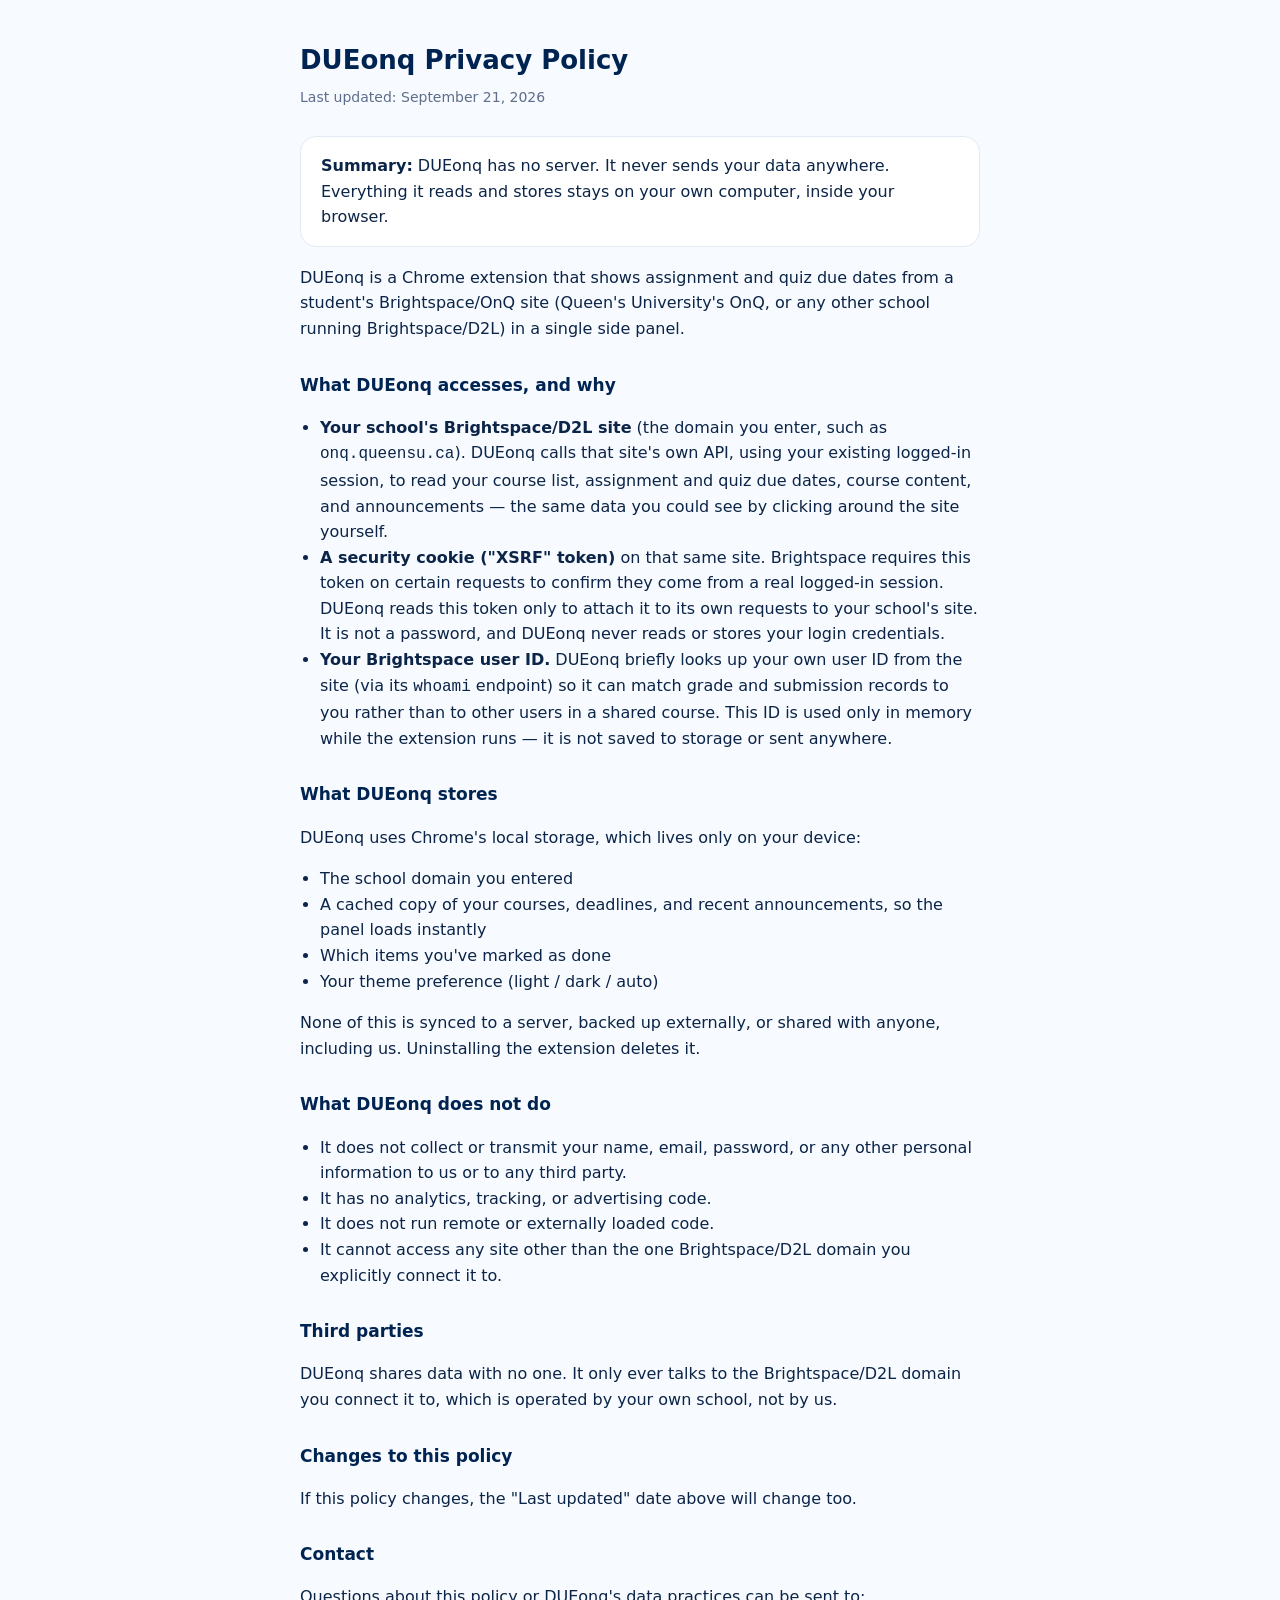
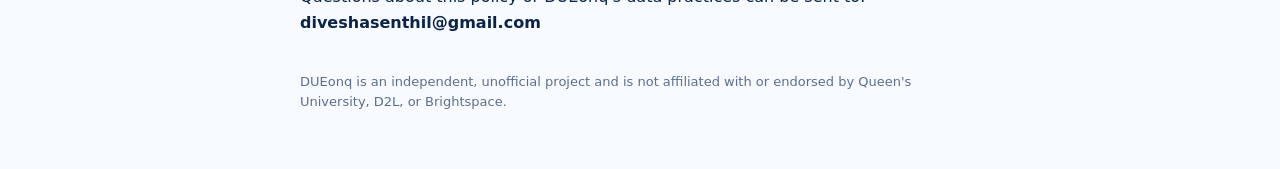
==== index.html @ 53953917 "Rename privacy-policy.html to index.html" ====
<!doctype html>
<html lang="en" data-theme="light">
<head>
<meta charset="utf-8">
<meta name="viewport" content="width=device-width, initial-scale=1, viewport-fit=cover">
<title>DUEonq — Privacy Policy</title>
<style>
:root{--bg:#F7FAFF;--ink:#0B2447;--muted:#5E6E8A;--card:#fff;--accent:#002452;--border:#E3EAF5}
@media (prefers-color-scheme: dark){:root:not([data-theme="light"]){--bg:#0B1322;--ink:#EAF0FF;--muted:#9BA9C6;--card:#151B2D;--accent:#EABE30;--border:#26324F}}
:root[data-theme="dark"]{--bg:#0B1322;--ink:#EAF0FF;--muted:#9BA9C6;--card:#151B2D;--accent:#EABE30;--border:#26324F}
*{box-sizing:border-box}
html,body{margin:0;padding:0;background:var(--bg);color:var(--ink)}
body{font:16px/1.6 system-ui,-apple-system,"Segoe UI",sans-serif;padding:env(safe-area-inset-top,0) 16px env(safe-area-inset-bottom,0)}
main{max-width:680px;margin:0 auto;padding:40px 0 60px}
h1{font-size:26px;margin:0 0 4px;color:var(--accent)}
.updated{color:var(--muted);font-size:14px;margin-bottom:28px}
h2{font-size:17px;margin:30px 0 8px;color:var(--accent)}
p,li{color:var(--ink)}
ul{padding-left:20px}
.card{background:var(--card);border:1px solid var(--border);border-radius:16px;padding:16px 20px;margin:18px 0}
.card p{margin:0}
a{color:var(--accent)}
footer{margin-top:36px;font-size:13px;color:var(--muted)}
</style>
</head>
<body>
<main>
  <h1>DUEonq Privacy Policy</h1>
  <div class="updated">Last updated: September 21, 2026</div>

  <div class="card">
    <p><strong>Summary:</strong> DUEonq has no server. It never sends your data anywhere. Everything it reads and stores stays on your own computer, inside your browser.</p>
  </div>

  <p>DUEonq is a Chrome extension that shows assignment and quiz due dates from a student's Brightspace/OnQ site (Queen's University's OnQ, or any other school running Brightspace/D2L) in a single side panel.</p>

  <h2>What DUEonq accesses, and why</h2>
  <ul>
    <li><strong>Your school's Brightspace/D2L site</strong> (the domain you enter, such as <code>onq.queensu.ca</code>). DUEonq calls that site's own API, using your existing logged-in session, to read your course list, assignment and quiz due dates, course content, and announcements — the same data you could see by clicking around the site yourself.</li>
    <li><strong>A security cookie ("XSRF" token)</strong> on that same site. Brightspace requires this token on certain requests to confirm they come from a real logged-in session. DUEonq reads this token only to attach it to its own requests to your school's site. It is not a password, and DUEonq never reads or stores your login credentials.</li>
    <li><strong>Your Brightspace user ID.</strong> DUEonq briefly looks up your own user ID from the site (via its <code>whoami</code> endpoint) so it can match grade and submission records to you rather than to other users in a shared course. This ID is used only in memory while the extension runs — it is not saved to storage or sent anywhere.</li>
  </ul>

  <h2>What DUEonq stores</h2>
  <p>DUEonq uses Chrome's local storage, which lives only on your device:</p>
  <ul>
    <li>The school domain you entered</li>
    <li>A cached copy of your courses, deadlines, and recent announcements, so the panel loads instantly</li>
    <li>Which items you've marked as done</li>
    <li>Your theme preference (light / dark / auto)</li>
  </ul>
  <p>None of this is synced to a server, backed up externally, or shared with anyone, including us. Uninstalling the extension deletes it.</p>

  <h2>What DUEonq does not do</h2>
  <ul>
    <li>It does not collect or transmit your name, email, password, or any other personal information to us or to any third party.</li>
    <li>It has no analytics, tracking, or advertising code.</li>
    <li>It does not run remote or externally loaded code.</li>
    <li>It cannot access any site other than the one Brightspace/D2L domain you explicitly connect it to.</li>
  </ul>

  <h2>Third parties</h2>
  <p>DUEonq shares data with no one. It only ever talks to the Brightspace/D2L domain you connect it to, which is operated by your own school, not by us.</p>

  <h2>Changes to this policy</h2>
  <p>If this policy changes, the "Last updated" date above will change too.</p>

  <h2>Contact</h2>
  <p>Questions about this policy or DUEonq's data practices can be sent to: <strong>diveshasenthil@gmail.com</strong></p>

  <footer>DUEonq is an independent, unofficial project and is not affiliated with or endorsed by Queen's University, D2L, or Brightspace.</footer>
</main>
</body>
</html>
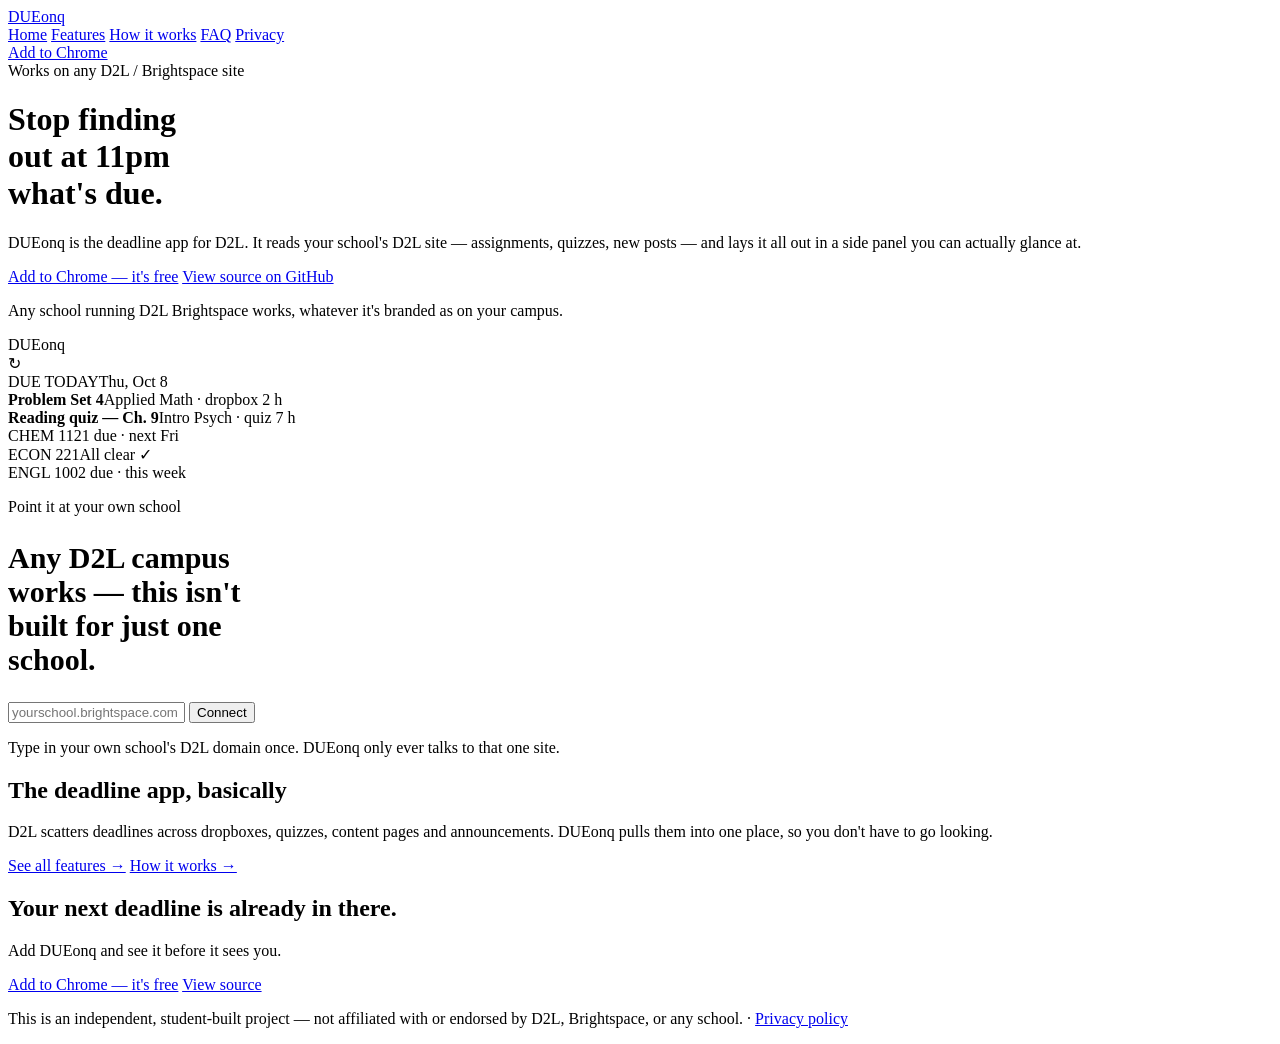
==== commit 7dc3d46f: "Update index.html" ====
--- a/index.html
+++ b/index.html
@@ -1,74 +1,106 @@
 <!doctype html>
-<html lang="en" data-theme="light">
+<html lang="en">
 <head>
 <meta charset="utf-8">
-<meta name="viewport" content="width=device-width, initial-scale=1, viewport-fit=cover">
-<title>DUEonq — Privacy Policy</title>
-<style>
-:root{--bg:#F7FAFF;--ink:#0B2447;--muted:#5E6E8A;--card:#fff;--accent:#002452;--border:#E3EAF5}
-@media (prefers-color-scheme: dark){:root:not([data-theme="light"]){--bg:#0B1322;--ink:#EAF0FF;--muted:#9BA9C6;--card:#151B2D;--accent:#EABE30;--border:#26324F}}
-:root[data-theme="dark"]{--bg:#0B1322;--ink:#EAF0FF;--muted:#9BA9C6;--card:#151B2D;--accent:#EABE30;--border:#26324F}
-*{box-sizing:border-box}
-html,body{margin:0;padding:0;background:var(--bg);color:var(--ink)}
-body{font:16px/1.6 system-ui,-apple-system,"Segoe UI",sans-serif;padding:env(safe-area-inset-top,0) 16px env(safe-area-inset-bottom,0)}
-main{max-width:680px;margin:0 auto;padding:40px 0 60px}
-h1{font-size:26px;margin:0 0 4px;color:var(--accent)}
-.updated{color:var(--muted);font-size:14px;margin-bottom:28px}
-h2{font-size:17px;margin:30px 0 8px;color:var(--accent)}
-p,li{color:var(--ink)}
-ul{padding-left:20px}
-.card{background:var(--card);border:1px solid var(--border);border-radius:16px;padding:16px 20px;margin:18px 0}
-.card p{margin:0}
-a{color:var(--accent)}
-footer{margin-top:36px;font-size:13px;color:var(--muted)}
-</style>
+<meta name="viewport" content="width=device-width, initial-scale=1">
+<title>DUEonq — Your D2L deadlines, sorted</title>
+<meta name="description" content="DUEonq pulls every assignment, quiz and announcement from your school's D2L / Brightspace site into one Chrome side panel. Works on any D2L campus.">
+<link rel="preconnect" href="https://fonts.googleapis.com">
+<link rel="preconnect" href="https://fonts.gstatic.com" crossorigin>
+<link href="https://fonts.googleapis.com/css2?family=Fraunces:opsz,wght@9..144,400;9..144,560;9..144,650&family=IBM+Plex+Sans:wght@400;500;600&family=IBM+Plex+Mono:wght@500;600&display=swap" rel="stylesheet">
+<link rel="stylesheet" href="styles.css">
 </head>
 <body>
-<main>
-  <h1>DUEonq Privacy Policy</h1>
-  <div class="updated">Last updated: September 21, 2026</div>
 
-  <div class="card">
-    <p><strong>Summary:</strong> DUEonq has no server. It never sends your data anywhere. Everything it reads and stores stays on your own computer, inside your browser.</p>
+<nav class="top">
+  <div class="row">
+    <a class="brand" href="index.html"><span class="mark"></span>DUEonq</a>
+    <div class="links">
+      <a href="index.html" class="on">Home</a>
+      <a href="features.html">Features</a>
+      <a href="how-it-works.html">How it works</a>
+      <a href="faq.html">FAQ</a>
+      <a href="privacy.html">Privacy</a>
+    </div>
+    <a class="btn btn-dark" href="#">Add to Chrome</a>
   </div>
+</nav>
 
-  <p>DUEonq is a Chrome extension that shows assignment and quiz due dates from a student's Brightspace/OnQ site (Queen's University's OnQ, or any other school running Brightspace/D2L) in a single side panel.</p>
+<header class="hero">
+  <div class="wrap hero-grid">
+    <div>
+      <span class="eyebrow-pill"><span class="dot"></span>Works on any D2L / Brightspace site</span>
+      <h1 class="hero-h">Stop finding<br>out at 11pm<br>what's due.</h1>
+      <p class="lead">DUEonq is the deadline app for D2L. It reads your school's D2L site — assignments, quizzes, new posts — and lays it all out in a side panel you can actually glance at.</p>
+      <div class="hero-cta">
+        <a class="btn btn-dark" href="#">Add to Chrome — it's free</a>
+        <a class="btn btn-ghost" href="https://github.com/" target="_blank" rel="noopener">View source on GitHub</a>
+      </div>
+      <p class="hero-note">Any school running D2L Brightspace works, whatever it's branded as on your campus.</p>
+    </div>
+    <div class="mock-wrap">
+      <div class="mock-glow"></div>
+      <div class="mock">
+        <div class="mock-top">
+          <div class="mock-brand"><span class="m"></span>DUEonq</div>
+          <div class="mock-dot">↻</div>
+        </div>
+        <div class="mock-hero">
+          <div class="h"><span>DUE TODAY</span><span>Thu, Oct 8</span></div>
+          <div class="mock-item">
+            <span class="c"></span>
+            <span class="t"><b>Problem Set 4</b><span>Applied Math · dropbox</span></span>
+            <span class="w">2 h</span>
+          </div>
+          <div class="mock-item">
+            <span class="c"></span>
+            <span class="t"><b>Reading quiz — Ch. 9</b><span>Intro Psych · quiz</span></span>
+            <span class="w">7 h</span>
+          </div>
+        </div>
+        <div class="mock-course"><span class="code">CHEM 112</span><span class="n">1 due · next Fri</span></div>
+        <div class="mock-course"><span class="code">ECON 221</span><span class="n">All clear ✓</span></div>
+        <div class="mock-course"><span class="code">ENGL 100</span><span class="n">2 due · this week</span></div>
+      </div>
+    </div>
+  </div>
+</header>
 
-  <h2>What DUEonq accesses, and why</h2>
-  <ul>
-    <li><strong>Your school's Brightspace/D2L site</strong> (the domain you enter, such as <code>onq.queensu.ca</code>). DUEonq calls that site's own API, using your existing logged-in session, to read your course list, assignment and quiz due dates, course content, and announcements — the same data you could see by clicking around the site yourself.</li>
-    <li><strong>A security cookie ("XSRF" token)</strong> on that same site. Brightspace requires this token on certain requests to confirm they come from a real logged-in session. DUEonq reads this token only to attach it to its own requests to your school's site. It is not a password, and DUEonq never reads or stores your login credentials.</li>
-    <li><strong>Your Brightspace user ID.</strong> DUEonq briefly looks up your own user ID from the site (via its <code>whoami</code> endpoint) so it can match grade and submission records to you rather than to other users in a shared course. This ID is used only in memory while the extension runs — it is not saved to storage or sent anywhere.</li>
-  </ul>
+<section class="strip">
+  <div class="wrap">
+    <p class="k">Point it at your own school</p>
+    <h2 style="color:var(--paper); font-size:clamp(22px,2.6vw,30px); max-width:20ch;">Any D2L campus works — this isn't built for just one school.</h2>
+    <div class="try" style="margin-top:24px;">
+      <input type="text" class="mono" placeholder="yourschool.brightspace.com" aria-label="Your school's D2L domain">
+      <button type="button">Connect</button>
+    </div>
+    <p class="sub">Type in your own school's D2L domain once. DUEonq only ever talks to that one site.</p>
+  </div>
+</section>
 
-  <h2>What DUEonq stores</h2>
-  <p>DUEonq uses Chrome's local storage, which lives only on your device:</p>
-  <ul>
-    <li>The school domain you entered</li>
-    <li>A cached copy of your courses, deadlines, and recent announcements, so the panel loads instantly</li>
-    <li>Which items you've marked as done</li>
-    <li>Your theme preference (light / dark / auto)</li>
-  </ul>
-  <p>None of this is synced to a server, backed up externally, or shared with anyone, including us. Uninstalling the extension deletes it.</p>
+<section>
+  <div class="wrap feat-head">
+    <h2>The deadline app, basically</h2>
+    <p>D2L scatters deadlines across dropboxes, quizzes, content pages and announcements. DUEonq pulls them into one place, so you don't have to go looking.</p>
+    <div class="hero-cta" style="margin-top:8px;">
+      <a class="btn btn-ghost" href="features.html">See all features →</a>
+      <a class="btn btn-ghost" href="how-it-works.html">How it works →</a>
+    </div>
+  </div>
+</section>
 
-  <h2>What DUEonq does not do</h2>
-  <ul>
-    <li>It does not collect or transmit your name, email, password, or any other personal information to us or to any third party.</li>
-    <li>It has no analytics, tracking, or advertising code.</li>
-    <li>It does not run remote or externally loaded code.</li>
-    <li>It cannot access any site other than the one Brightspace/D2L domain you explicitly connect it to.</li>
-  </ul>
+<div class="cta-block">
+  <h2>Your next deadline is already in there.</h2>
+  <p>Add DUEonq and see it before it sees you.</p>
+  <div class="hero-cta">
+    <a class="btn btn-amber" href="#">Add to Chrome — it's free</a>
+    <a class="btn btn-outline" href="https://github.com/" target="_blank" rel="noopener">View source</a>
+  </div>
+</div>
 
-  <h2>Third parties</h2>
-  <p>DUEonq shares data with no one. It only ever talks to the Brightspace/D2L domain you connect it to, which is operated by your own school, not by us.</p>
+<footer class="site">
+  <p>This is an independent, student-built project — not affiliated with or endorsed by D2L, Brightspace, or any school. · <a href="privacy.html">Privacy policy</a></p>
+</footer>
 
-  <h2>Changes to this policy</h2>
-  <p>If this policy changes, the "Last updated" date above will change too.</p>
-
-  <h2>Contact</h2>
-  <p>Questions about this policy or DUEonq's data practices can be sent to: <strong>diveshasenthil@gmail.com</strong></p>
-
-  <footer>DUEonq is an independent, unofficial project and is not affiliated with or endorsed by Queen's University, D2L, or Brightspace.</footer>
-</main>
 </body>
 </html>
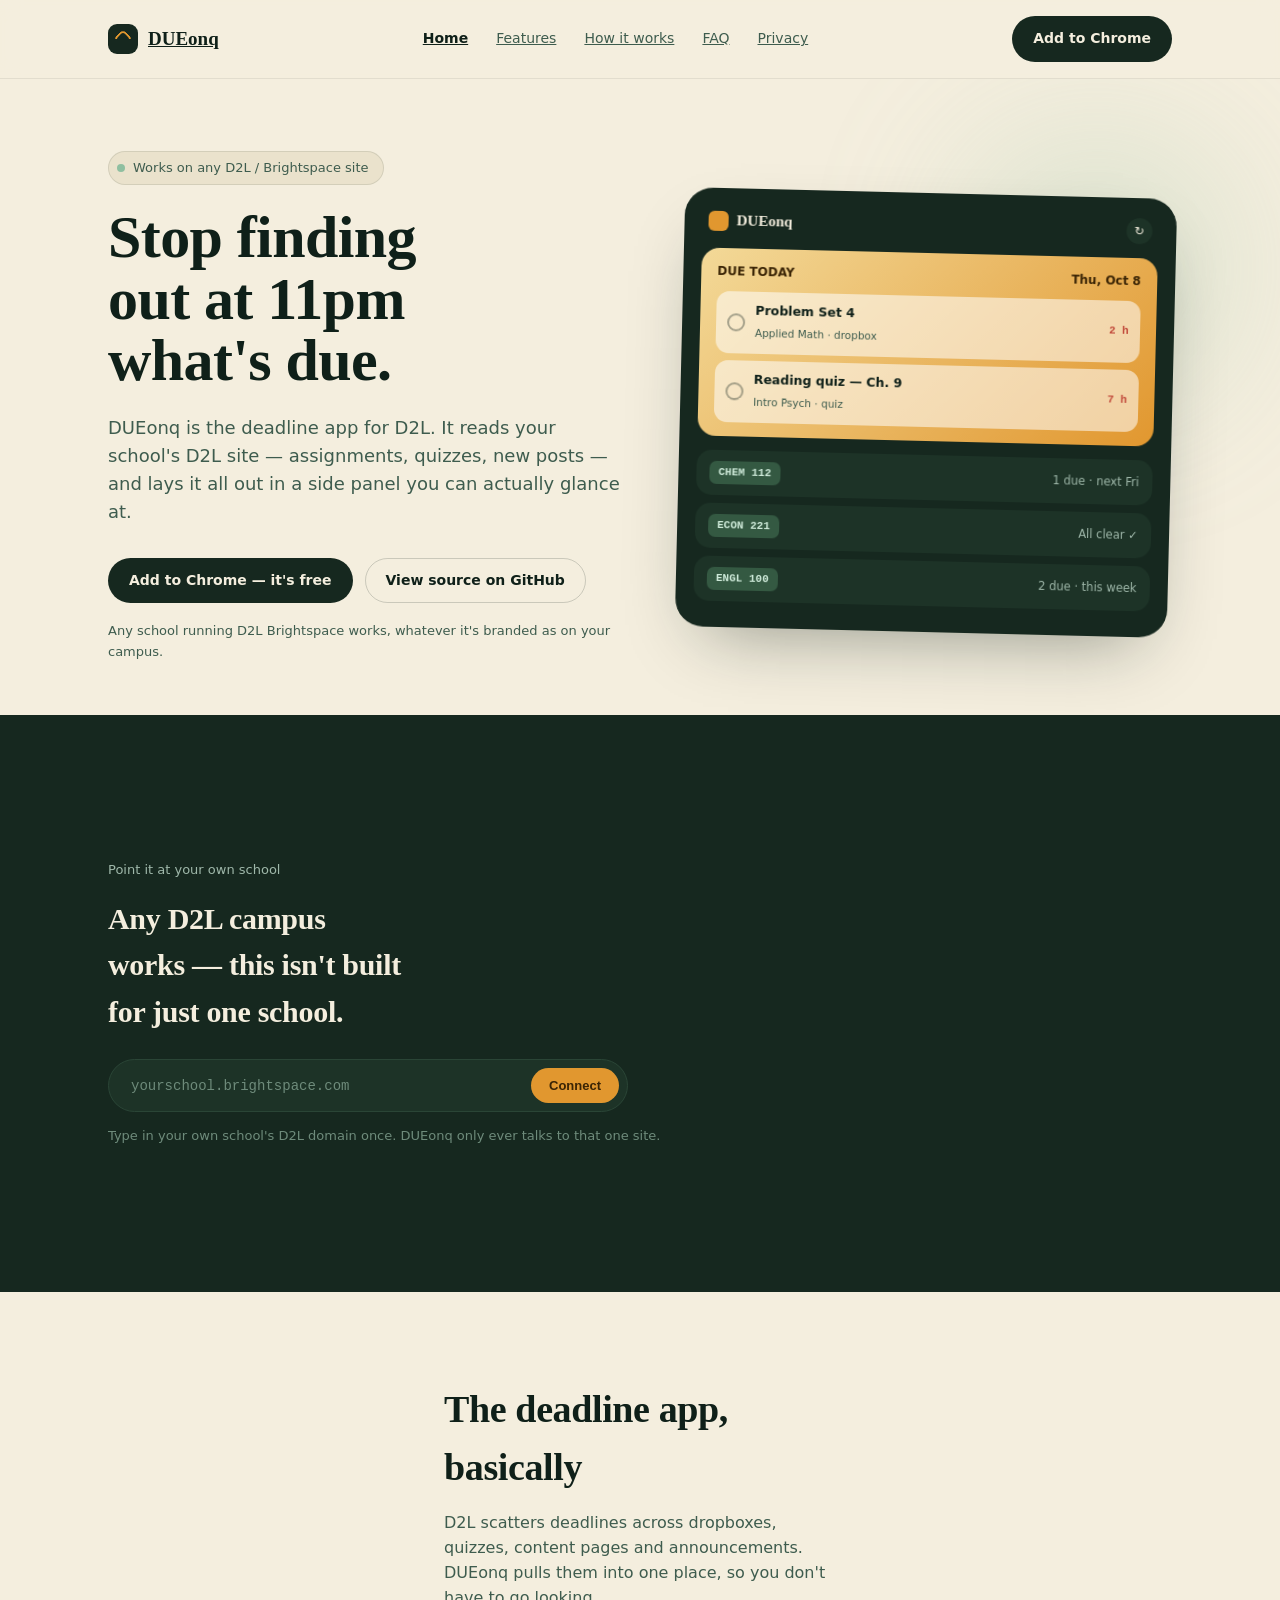
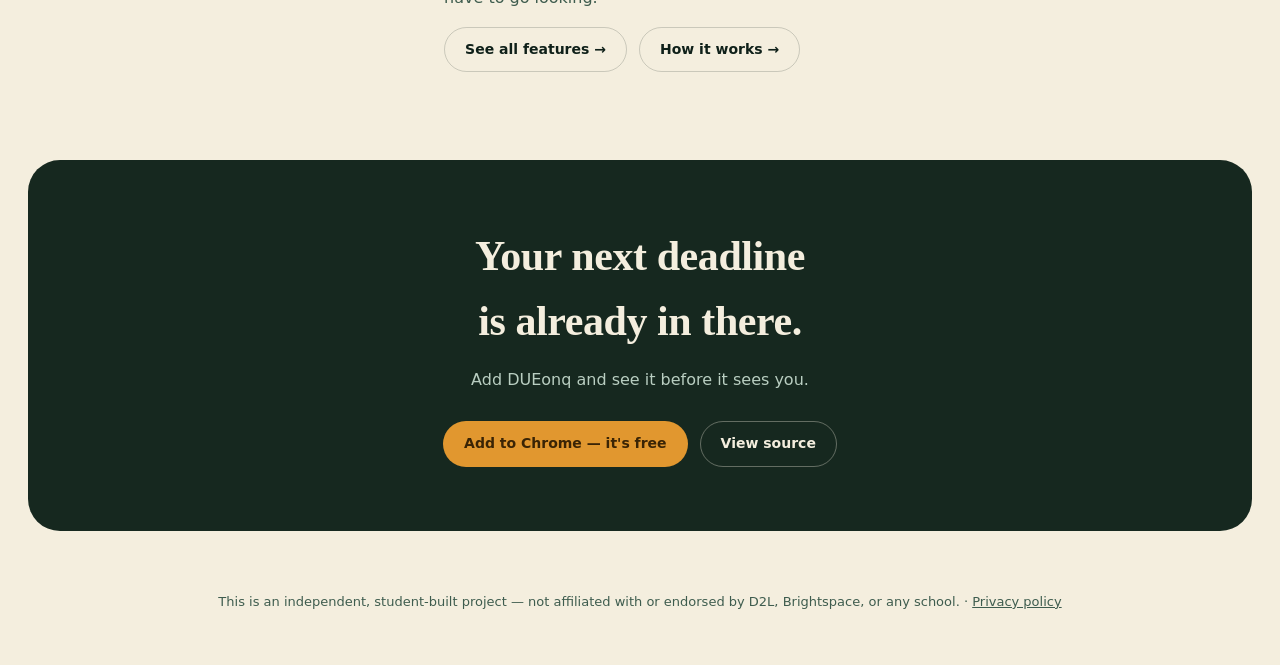
==== commit 33aca972: "google verifcatio n" ====
--- a/index.html
+++ b/index.html
@@ -1,6 +1,7 @@
 <!doctype html>
 <html lang="en">
 <head>
+<meta name="google-site-verification" content="hMUTcQ-YqDeDLr-ZEizUN909sTgo_wmSA85USTtImL0" />
 <meta charset="utf-8">
 <meta name="viewport" content="width=device-width, initial-scale=1">
 <title>DUEonq — Your D2L deadlines, sorted</title>
--- a/styles.css
+++ b/styles.css
@@ -0,0 +1,165 @@
+:root{
+  --ink:#0F2019; --ink-soft:#3E5C4E; --paper:#F4EEDE; --paper-dim:#EAE2CC;
+  --panel:#16281F; --panel-2:#1D3327; --line:#2A4536;
+  --amber:#E1972F; --amber-ink:#3A2405; --coral:#C1493A; --sage:#8FBFA0;
+  --shadow: 0 30px 70px -30px rgba(15,32,25,.45);
+}
+*{box-sizing:border-box}
+html{scroll-behavior:smooth}
+body{margin:0; background:var(--paper); color:var(--ink); font-family:"IBM Plex Sans",system-ui,sans-serif; font-size:16px; line-height:1.55; -webkit-font-smoothing:antialiased}
+h1,h2,h3{font-family:"Fraunces",serif; font-weight:650; letter-spacing:-.01em; margin:0}
+.mono{font-family:"IBM Plex Mono",monospace}
+a{color:inherit}
+img,svg{display:block; max-width:100%}
+.wrap{max-width:1120px; margin:0 auto; padding:0 28px}
+section{padding:88px 0}
+@media (max-width:720px){ section{padding:56px 0} .wrap{padding:0 20px} }
+
+/* nav */
+nav.top{position:sticky; top:0; z-index:40; background:rgba(244,238,222,.86); backdrop-filter:blur(10px); border-bottom:1px solid rgba(15,32,25,.08)}
+nav.top .row{display:flex; align-items:center; justify-content:space-between; padding:16px 28px; max-width:1120px; margin:0 auto}
+.brand{display:flex; align-items:center; gap:10px; font-family:"Fraunces",serif; font-weight:650; font-size:19px}
+.brand .mark{width:30px; height:30px; border-radius:9px; background:var(--panel); position:relative; flex:none}
+.brand .mark::after{content:""; position:absolute; inset:8px; border:2px solid var(--amber); border-radius:5px; border-right-color:transparent; border-bottom-color:transparent; transform:rotate(45deg)}
+nav.top .links{display:flex; gap:28px; font-size:14px; color:var(--ink-soft)}
+nav.top .links a:hover{color:var(--ink)}
+nav.top .links a.on{color:var(--ink); font-weight:600}
+.btn{display:inline-flex; align-items:center; gap:8px; padding:11px 20px; border-radius:100px; font-size:14px; font-weight:600; cursor:pointer; border:1px solid transparent; white-space:nowrap; text-decoration:none}
+.btn-dark{background:var(--panel); color:var(--paper)}
+.btn-dark:hover{background:#0F2019}
+.btn-ghost{border-color:rgba(15,32,25,.18); color:var(--ink)}
+.btn-ghost:hover{border-color:var(--ink)}
+.btn-amber{background:var(--amber); color:var(--amber-ink)}
+.btn-amber:hover{filter:brightness(1.05)}
+.btn-outline{border:1px solid rgba(244,238,222,.35); color:var(--paper)}
+.btn-outline:hover{border-color:var(--paper)}
+@media (max-width:720px){ nav.top .links{display:none} }
+
+.eyebrow-pill{display:inline-flex; align-items:center; gap:8px; background:var(--paper-dim); border:1px solid rgba(15,32,25,.1); padding:6px 14px 6px 8px; border-radius:100px; font-size:13px; color:var(--ink-soft); margin-bottom:22px}
+.eyebrow-pill .dot{width:8px; height:8px; border-radius:50%; background:var(--sage)}
+
+/* page header (non-home) */
+.page-head{padding:64px 0 8px}
+.page-head h1{font-size:clamp(34px,5vw,50px); line-height:1.05}
+.page-head p{margin-top:16px; color:var(--ink-soft); font-size:18px; max-width:56ch}
+
+/* hero (home) */
+.hero{padding-top:72px; padding-bottom:40px; overflow:hidden}
+.hero-grid{display:grid; grid-template-columns:1.05fr 1fr; gap:56px; align-items:center}
+@media (max-width:920px){ .hero-grid{grid-template-columns:1fr} }
+h1.hero-h{font-size:clamp(38px,5.4vw,60px); line-height:1.03}
+.hero p.lead{margin-top:22px; font-size:18px; color:var(--ink-soft); max-width:46ch}
+.hero-cta{display:flex; gap:12px; margin-top:32px; flex-wrap:wrap}
+.hero-note{margin-top:18px; font-size:13px; color:var(--ink-soft)}
+
+/* panel mockup */
+.mock-wrap{position:relative}
+.mock{background:var(--panel); border-radius:28px; padding:18px; box-shadow:var(--shadow); transform:rotate(1.4deg); animation:settle .8s cubic-bezier(.2,.8,.2,1) both}
+@keyframes settle{from{opacity:0; transform:rotate(5deg) translateY(18px) scale(.97)} to{opacity:1; transform:rotate(1.4deg) translateY(0) scale(1)}}
+@media (prefers-reduced-motion:reduce){ .mock{animation:none} }
+.mock-top{display:flex; align-items:center; justify-content:space-between; padding:2px 6px 14px; color:var(--paper)}
+.mock-brand{display:flex; align-items:center; gap:8px; font-family:"Fraunces",serif; font-weight:650; font-size:15px}
+.mock-brand .m{width:20px; height:20px; border-radius:6px; background:var(--amber)}
+.mock-dot{width:26px; height:26px; border-radius:50%; background:var(--panel-2); display:grid; place-items:center; color:var(--paper); font-size:12px}
+.mock-hero{background:linear-gradient(135deg,#F3D998,#E1972F); border-radius:18px; padding:14px 16px; margin-bottom:14px}
+.mock-hero .h{display:flex; justify-content:space-between; font-size:12px; color:var(--amber-ink); font-weight:600; margin-bottom:10px}
+.mock-item{display:flex; gap:10px; align-items:center; background:rgba(255,255,255,.55); border-radius:13px; padding:9px 11px; margin-bottom:7px}
+.mock-item:last-child{margin-bottom:0}
+.mock-item .c{width:18px; height:18px; border-radius:50%; border:2px solid rgba(15,32,25,.35); flex:none}
+.mock-item .t{flex:1; min-width:0}
+.mock-item .t b{display:block; font-size:12.5px; font-weight:600; overflow:hidden; text-overflow:ellipsis; white-space:nowrap}
+.mock-item .t span{font-size:10.5px; color:var(--ink-soft)}
+.mock-item .w{font-size:11px; font-weight:700; font-family:"IBM Plex Mono",monospace; color:var(--coral); white-space:nowrap}
+.mock-course{display:flex; justify-content:space-between; align-items:center; background:var(--panel-2); border-radius:15px; padding:11px 13px; margin-bottom:8px}
+.mock-course .code{background:#345942; color:#CFEBDA; font-family:"IBM Plex Mono",monospace; font-size:11px; font-weight:600; padding:3px 9px; border-radius:7px}
+.mock-course .n{color:#9FB8AA; font-size:11.5px}
+.mock-glow{position:absolute; width:230px; height:230px; background:var(--sage); filter:blur(90px); opacity:.35; top:-40px; right:-40px; z-index:-1; border-radius:50%}
+
+/* schools/d2l strip */
+.strip{background:var(--panel); color:var(--paper)}
+.strip .wrap{padding-top:44px; padding-bottom:44px}
+.strip p.k{font-size:13px; color:#9FB8AA; margin-bottom:16px}
+.strip .try{display:flex; align-items:center; gap:10px; background:var(--panel-2); border:1px solid var(--line); border-radius:100px; padding:8px 8px 8px 20px; max-width:520px}
+.strip .try input{background:none; border:0; color:var(--paper); font:14px "IBM Plex Mono",monospace; flex:1; outline:none}
+.strip .try input::placeholder{color:#6E8B7B}
+.strip .try button{background:var(--amber); color:var(--amber-ink); border:0; border-radius:100px; padding:10px 18px; font-weight:700; font-size:13px; cursor:pointer}
+.strip .try button:hover{filter:brightness(1.06)}
+.strip .sub{margin-top:14px; color:#6E8B7B; font-size:13px}
+
+/* features */
+.feat-head{max-width:44ch}
+.feat-head h2{font-size:clamp(28px,3.4vw,38px)}
+.feat-head p{color:var(--ink-soft); margin-top:14px; font-size:16px}
+.feat-list{margin-top:52px; display:flex; flex-direction:column; gap:2px}
+.feat-row{display:grid; grid-template-columns:1fr 1.1fr; gap:48px; align-items:center; padding:44px 0; border-top:1px solid rgba(15,32,25,.12)}
+.feat-row:last-child{border-bottom:1px solid rgba(15,32,25,.12)}
+.feat-row.rev{grid-template-columns:1.1fr 1fr}
+.feat-row.rev .feat-copy{order:2}
+@media (max-width:820px){ .feat-row, .feat-row.rev{grid-template-columns:1fr} .feat-row.rev .feat-copy{order:0} }
+.feat-copy h3{font-size:23px}
+.feat-copy p{margin-top:12px; color:var(--ink-soft)}
+.feat-art{background:var(--paper-dim); border-radius:20px; padding:22px; border:1px solid rgba(15,32,25,.08)}
+.today-badges{display:flex; gap:8px; flex-wrap:wrap}
+.badge{font-family:"IBM Plex Mono",monospace; font-size:11.5px; font-weight:600; padding:5px 11px; border-radius:8px; background:#fff; border:1px solid rgba(15,32,25,.12)}
+.badge.soon{background:var(--coral); color:#fff; border-color:transparent}
+.tabbar{display:flex; gap:6px; margin-bottom:14px}
+.tabbar span{font-size:12px; padding:6px 12px; border-radius:100px; background:#fff; border:1px solid rgba(15,32,25,.1); color:var(--ink-soft)}
+.tabbar span.on{background:var(--panel); color:var(--paper); border-color:var(--panel)}
+.theme-row{display:flex; gap:10px}
+.theme-chip{flex:1; border-radius:14px; padding:16px; font-size:12px; font-weight:600}
+.theme-chip.light{background:#fff; color:var(--ink); border:1px solid rgba(15,32,25,.12)}
+.theme-chip.dark{background:var(--panel); color:var(--paper)}
+.theme-chip .sw{width:16px; height:16px; border-radius:50%; background:var(--amber); margin-bottom:10px}
+
+/* how */
+.how{background:var(--paper-dim)}
+.how-grid{display:grid; grid-template-columns:repeat(3,1fr); gap:32px; margin-top:48px}
+@media (max-width:820px){ .how-grid{grid-template-columns:1fr} }
+.how-step{background:var(--paper); border-radius:20px; padding:26px; border:1px solid rgba(15,32,25,.08)}
+.how-step .num{font-family:"Fraunces",serif; font-weight:650; font-size:15px; color:var(--amber-ink); background:var(--amber); width:30px; height:30px; border-radius:50%; display:grid; place-items:center; margin-bottom:16px}
+.how-step h3{font-size:18px}
+.how-step p{margin-top:10px; color:var(--ink-soft); font-size:14.5px}
+
+/* privacy */
+.privacy{display:grid; grid-template-columns:1fr 1fr; gap:56px; align-items:center}
+@media (max-width:820px){ .privacy{grid-template-columns:1fr} }
+.privacy h2{font-size:clamp(26px,3.2vw,34px)}
+.privacy p{margin-top:16px; color:var(--ink-soft)}
+.privacy ul{list-style:none; padding:0; margin:22px 0 0; display:flex; flex-direction:column; gap:12px}
+.privacy li{display:flex; gap:10px; font-size:14.5px}
+.privacy li .ck{flex:none; width:20px; height:20px; border-radius:50%; background:var(--sage); color:#0F2019; font-size:11px; display:grid; place-items:center; font-weight:700}
+.priv-card{background:var(--panel); border-radius:24px; padding:30px; color:var(--paper)}
+.priv-card .lock{width:44px; height:44px; border-radius:12px; background:var(--panel-2); display:grid; place-items:center; margin-bottom:18px}
+.priv-card p{color:#B9CEC1; font-size:14.5px; margin-top:8px}
+.priv-card .k{font-family:"IBM Plex Mono",monospace; font-size:12px; color:var(--sage)}
+
+/* privacy policy page body */
+.policy{max-width:700px}
+.policy .updated{color:var(--ink-soft); font-size:14px; margin:10px 0 28px}
+.policy h2{font-size:19px; margin:34px 0 10px}
+.policy h2:first-of-type{margin-top:0}
+.policy p, .policy li{color:var(--ink-soft)}
+.policy ul{padding-left:20px}
+.policy .callout{background:var(--paper-dim); border:1px solid rgba(15,32,25,.1); border-radius:16px; padding:18px 22px; margin:8px 0 28px}
+.policy .callout p{color:var(--ink); margin:0}
+.policy code{background:var(--paper-dim); padding:2px 6px; border-radius:5px; font-family:"IBM Plex Mono",monospace; font-size:13.5px}
+
+/* faq */
+.faq{max-width:760px}
+details{border-top:1px solid rgba(15,32,25,.12); padding:20px 0}
+details:last-child{border-bottom:1px solid rgba(15,32,25,.12)}
+summary{cursor:pointer; font-weight:600; font-size:16px; list-style:none; display:flex; justify-content:space-between; gap:16px}
+summary::-webkit-details-marker{display:none}
+summary::after{content:"+"; font-family:"Fraunces",serif; font-size:22px; color:var(--ink-soft); flex:none}
+details[open] summary::after{content:"–"}
+details p{margin-top:12px; color:var(--ink-soft); font-size:15px; max-width:62ch}
+
+/* footer cta + site footer */
+.cta-block{background:var(--panel); color:var(--paper); border-radius:32px; margin:0 28px; padding:64px 40px; text-align:center}
+@media (max-width:720px){ .cta-block{margin:0 16px; padding:44px 24px} }
+.cta-block h2{font-size:clamp(28px,4vw,42px); max-width:16ch; margin:0 auto}
+.cta-block p{margin-top:14px; color:#B9CEC1}
+.cta-block .hero-cta{justify-content:center; margin-top:28px}
+
+footer.site{padding:48px 28px 40px; text-align:center; color:var(--ink-soft); font-size:13px}
+footer.site a{text-decoration:underline}
